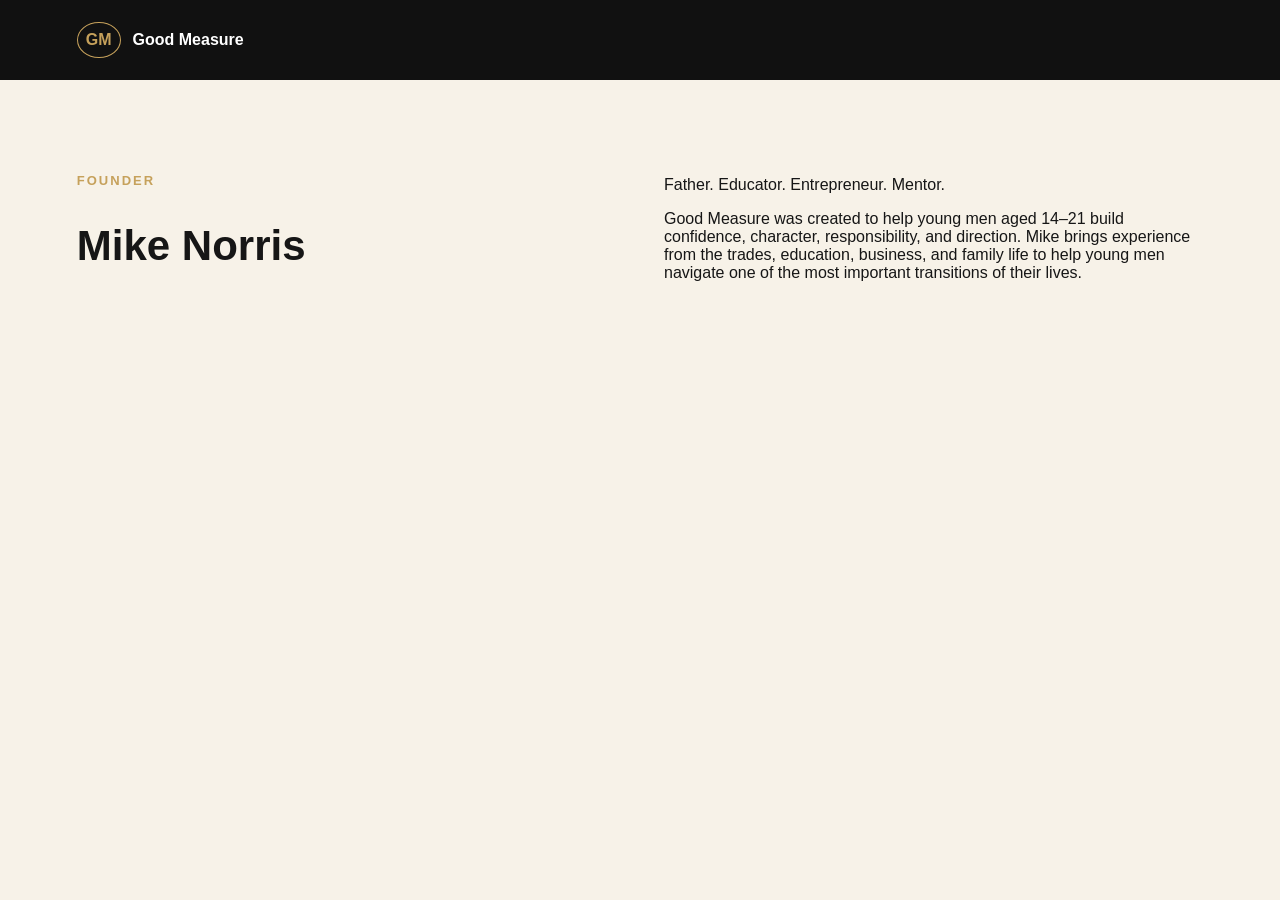
==== about.html @ d7e925fa "Add About page" ====
<!DOCTYPE html><html><head><title>About | Good Measure</title><link rel='stylesheet' href='styles.css'></head><body><header class='site-header'><a class='brand' href='index.html'><span class='brand-mark'>GM</span>Good Measure</a></header><section class='section split'><div><p class='eyebrow'>Founder</p><h2>Mike Norris</h2></div><div><p>Father. Educator. Entrepreneur. Mentor.</p><p>Good Measure was created to help young men aged 14–21 build confidence, character, responsibility, and direction. Mike brings experience from the trades, education, business, and family life to help young men navigate one of the most important transitions of their lives.</p></div></section></body></html>
---- styles.css ----
body{margin:0;font-family:Arial,sans-serif;background:#f7f2e8;color:#161616}a{text-decoration:none;color:inherit}.site-header{display:flex;justify-content:space-between;align-items:center;padding:22px 6%;background:#111;color:#fff}.brand{font-weight:800;display:flex;gap:12px;align-items:center}.brand-mark{border:1px solid #c6a15b;color:#c6a15b;border-radius:50%;padding:8px}.nav{display:flex;gap:22px;align-items:center}.nav-button,.button{background:#c6a15b;color:#111;padding:12px 18px;border-radius:8px;font-weight:700}.hero{display:grid;grid-template-columns:1.3fr 1fr;gap:40px;padding:100px 6%;background:#111;color:#fff}.hero h1{font-size:64px;line-height:1;margin:10px 0}.hero p{font-size:20px}.hero-panel,.card-grid article,.parent-box,.contact-box{background:#fff;color:#111;border-radius:18px;padding:32px}.hero-panel{background:#1d1d1d;color:#fff}.eyebrow{color:#c6a15b;font-weight:800;text-transform:uppercase;letter-spacing:2px;font-size:13px}.section{padding:80px 6%}.split{display:grid;grid-template-columns:1fr 1fr;gap:48px}.section h2{font-size:42px;line-height:1.1}.card-grid{display:grid;grid-template-columns:repeat(auto-fit,minmax(220px,1fr));gap:22px}.dark{background:#161616;color:#fff}.timeline{display:grid;gap:18px}.timeline article{background:#fff;color:#111;border-left:5px solid #c6a15b;padding:24px}.footer{background:#111;color:#aaa;text-align:center;padding:32px}.secondary{background:transparent;color:#fff;border:1px solid #555}.hero-actions{display:flex;gap:14px;flex-wrap:wrap}@media(max-width:850px){.hero,.split{grid-template-columns:1fr}.hero h1{font-size:44px}.nav{display:none}}
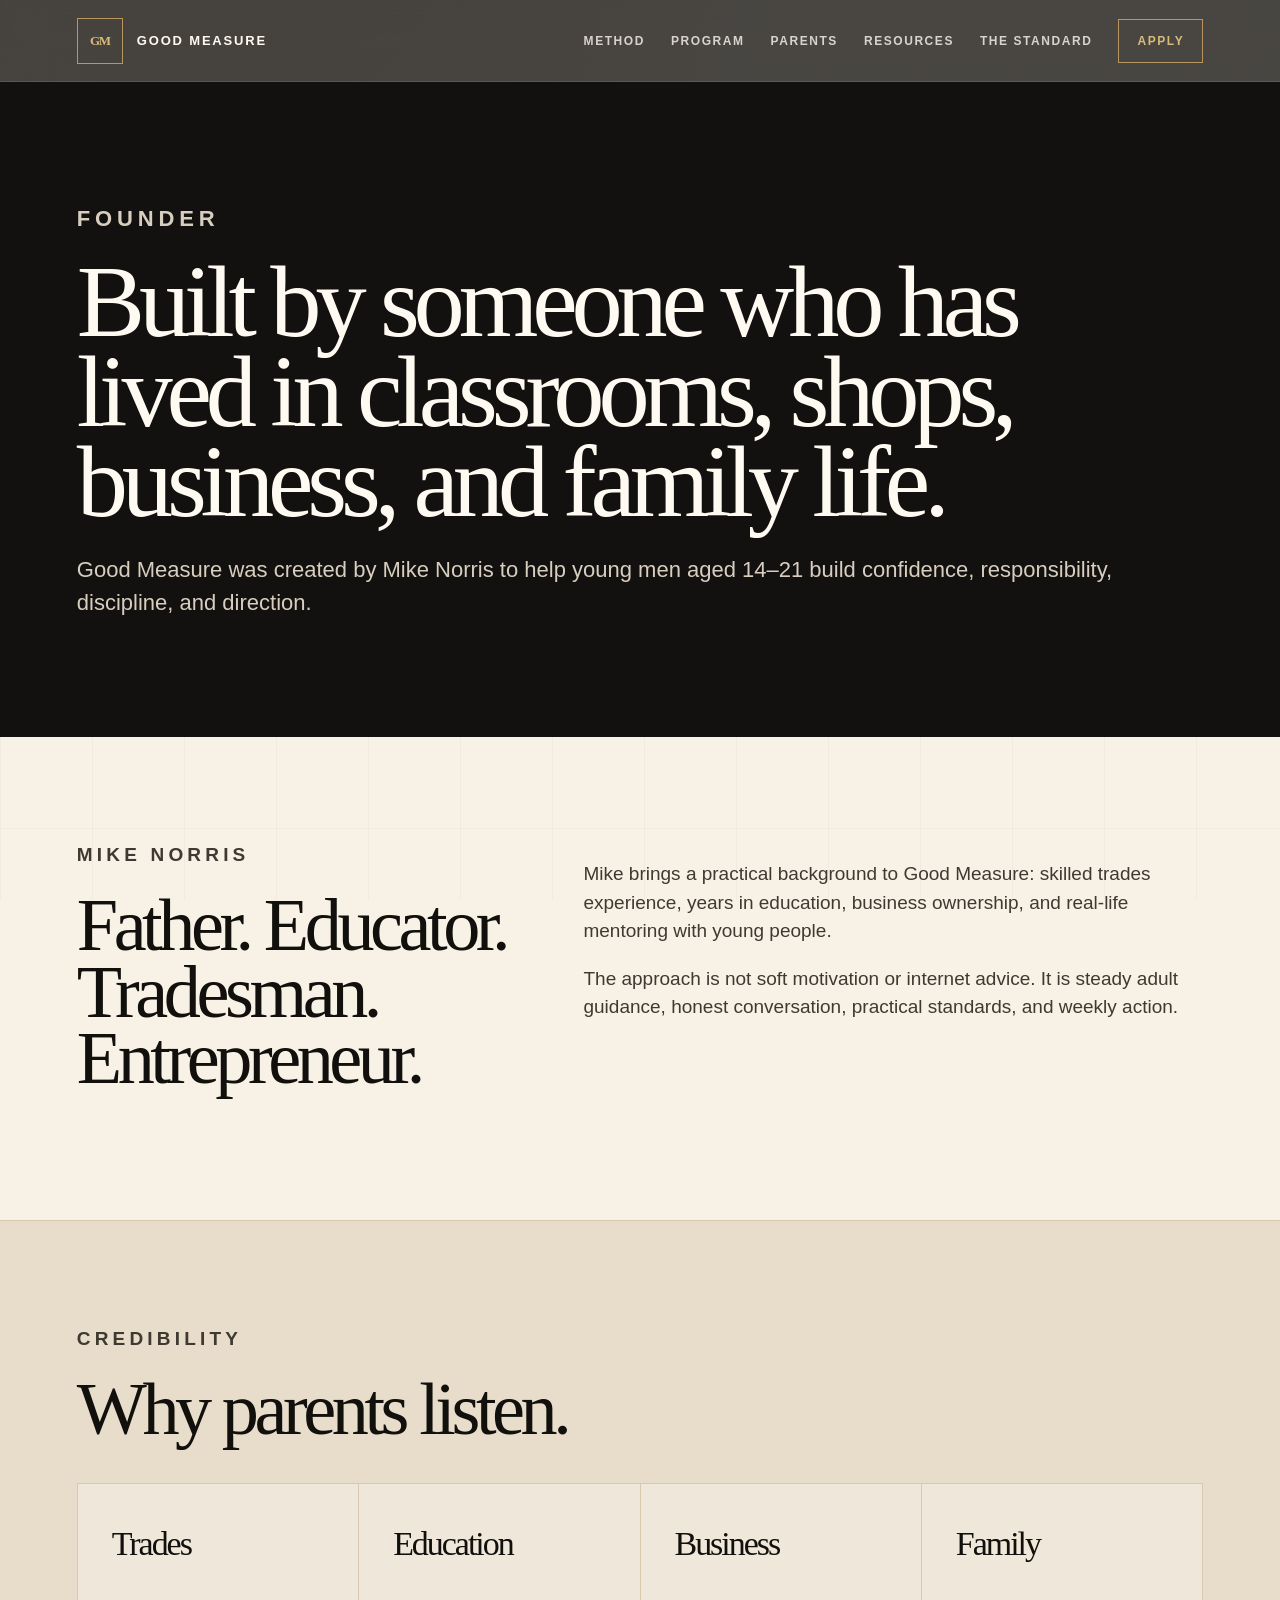
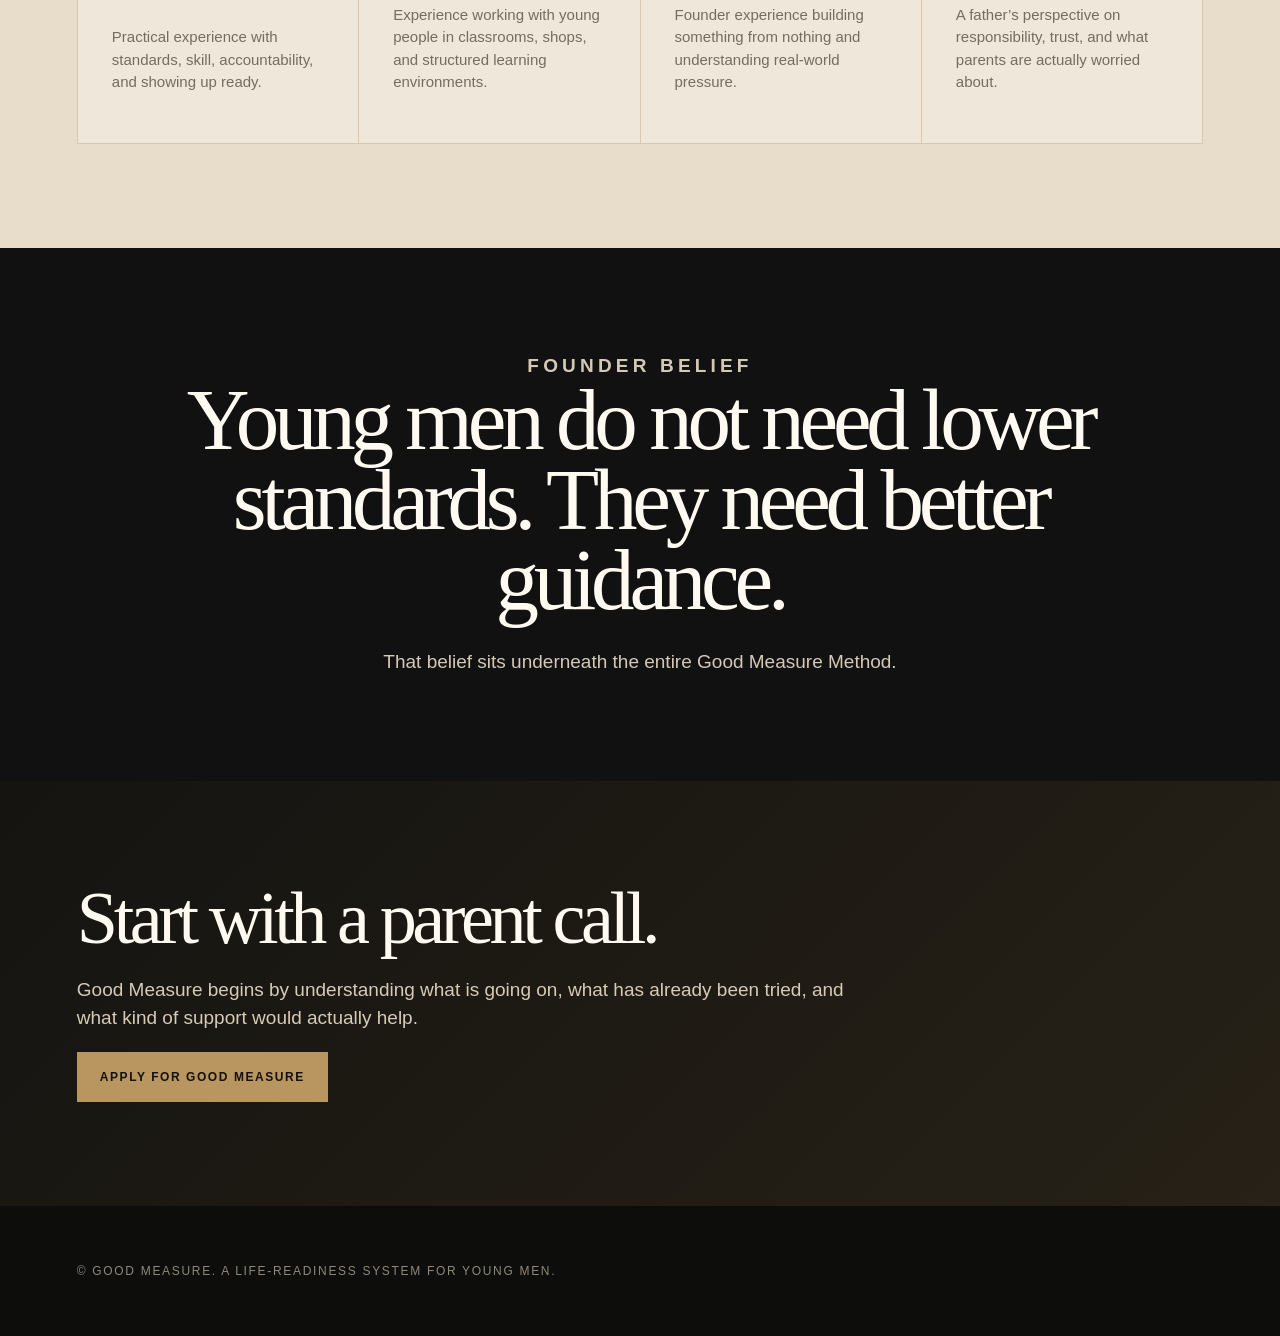
==== commit a9b7a778: "Expand about page with founder credibility" ====
--- a/about.html
+++ b/about.html
@@ -1 +1 @@
-<!DOCTYPE html><html><head><title>About | Good Measure</title><link rel='stylesheet' href='styles.css'></head><body><header class='site-header'><a class='brand' href='index.html'><span class='brand-mark'>GM</span>Good Measure</a></header><section class='section split'><div><p class='eyebrow'>Founder</p><h2>Mike Norris</h2></div><div><p>Father. Educator. Entrepreneur. Mentor.</p><p>Good Measure was created to help young men aged 14–21 build confidence, character, responsibility, and direction. Mike brings experience from the trades, education, business, and family life to help young men navigate one of the most important transitions of their lives.</p></div></section></body></html>+<!DOCTYPE html><html lang='en'><head><meta charset='UTF-8'><meta name='viewport' content='width=device-width,initial-scale=1.0'><title>About | Good Measure</title><link rel='stylesheet' href='styles.css'></head><body><header class='site-header glass'><a class='brand' href='index.html'><span class='brand-mark'>GM</span><span>Good Measure</span></a><nav class='nav'><a href='method.html'>Method</a><a href='program.html'>Program</a><a href='parents.html'>Parents</a><a href='resources.html'>Resources</a><a href='standard.html'>The Standard</a><a class='nav-button' href='apply.html'>Apply</a></nav></header><main><section class='page-hero reveal'><p class='eyebrow'>Founder</p><h1>Built by someone who has lived in classrooms, shops, business, and family life.</h1><p>Good Measure was created by Mike Norris to help young men aged 14–21 build confidence, responsibility, discipline, and direction.</p></section><section class='section split reveal'><div><p class='eyebrow'>Mike Norris</p><h2>Father. Educator. Tradesman. Entrepreneur.</h2></div><div><p>Mike brings a practical background to Good Measure: skilled trades experience, years in education, business ownership, and real-life mentoring with young people.</p><p>The approach is not soft motivation or internet advice. It is steady adult guidance, honest conversation, practical standards, and weekly action.</p></div></section><section class='section cards-section reveal'><p class='eyebrow'>Credibility</p><h2>Why parents listen.</h2><div class='card-grid'><article><h3>Trades</h3><p>Practical experience with standards, skill, accountability, and showing up ready.</p></article><article><h3>Education</h3><p>Experience working with young people in classrooms, shops, and structured learning environments.</p></article><article><h3>Business</h3><p>Founder experience building something from nothing and understanding real-world pressure.</p></article><article><h3>Family</h3><p>A father’s perspective on responsibility, trust, and what parents are actually worried about.</p></article></div></section><section class='section manifesto reveal'><p class='eyebrow'>Founder Belief</p><blockquote>Young men do not need lower standards. They need better guidance.</blockquote><p>That belief sits underneath the entire Good Measure Method.</p></section><section class='section cta-section reveal'><h2>Start with a parent call.</h2><p>Good Measure begins by understanding what is going on, what has already been tried, and what kind of support would actually help.</p><a class='button primary' href='apply.html'>Apply for Good Measure</a></section></main><footer class='footer'><p>© Good Measure. A life-readiness system for young men.</p></footer><script src='script.js'></script></body></html>
--- a/styles.css
+++ b/styles.css
@@ -1 +1 @@
-body{margin:0;font-family:Arial,sans-serif;background:#f7f2e8;color:#161616}a{text-decoration:none;color:inherit}.site-header{display:flex;justify-content:space-between;align-items:center;padding:22px 6%;background:#111;color:#fff}.brand{font-weight:800;display:flex;gap:12px;align-items:center}.brand-mark{border:1px solid #c6a15b;color:#c6a15b;border-radius:50%;padding:8px}.nav{display:flex;gap:22px;align-items:center}.nav-button,.button{background:#c6a15b;color:#111;padding:12px 18px;border-radius:8px;font-weight:700}.hero{display:grid;grid-template-columns:1.3fr 1fr;gap:40px;padding:100px 6%;background:#111;color:#fff}.hero h1{font-size:64px;line-height:1;margin:10px 0}.hero p{font-size:20px}.hero-panel,.card-grid article,.parent-box,.contact-box{background:#fff;color:#111;border-radius:18px;padding:32px}.hero-panel{background:#1d1d1d;color:#fff}.eyebrow{color:#c6a15b;font-weight:800;text-transform:uppercase;letter-spacing:2px;font-size:13px}.section{padding:80px 6%}.split{display:grid;grid-template-columns:1fr 1fr;gap:48px}.section h2{font-size:42px;line-height:1.1}.card-grid{display:grid;grid-template-columns:repeat(auto-fit,minmax(220px,1fr));gap:22px}.dark{background:#161616;color:#fff}.timeline{display:grid;gap:18px}.timeline article{background:#fff;color:#111;border-left:5px solid #c6a15b;padding:24px}.footer{background:#111;color:#aaa;text-align:center;padding:32px}.secondary{background:transparent;color:#fff;border:1px solid #555}.hero-actions{display:flex;gap:14px;flex-wrap:wrap}@media(max-width:850px){.hero,.split{grid-template-columns:1fr}.hero h1{font-size:44px}.nav{display:none}}+:root{--ink:#11100d;--charcoal:#12110f;--charcoal2:#1d1b17;--paper:#f7f1e6;--paper2:#e8ddca;--white:#fffaf1;--gold:#b9965f;--gold2:#d8bb7a;--muted:#746d60;--line:#d7c8ae;--shadow:0 34px 100px rgba(0,0,0,.28)}*{box-sizing:border-box}html{scroll-behavior:smooth}body{margin:0;background:var(--paper);color:var(--ink);font-family:Inter,Arial,sans-serif;line-height:1.5;overflow-x:hidden}body:before{content:"";position:fixed;inset:0;z-index:-1;background:radial-gradient(circle at 18% -10%,rgba(185,150,95,.2),transparent 38%),linear-gradient(90deg,rgba(0,0,0,.028) 1px,transparent 1px),linear-gradient(rgba(0,0,0,.018) 1px,transparent 1px);background-size:auto,92px 92px,92px 92px}a{text-decoration:none;color:inherit}img{max-width:100%;display:block}h1,h2,h3{font-family:Georgia,'Times New Roman',serif;font-weight:500;letter-spacing:-.06em}.site-header{height:82px;display:flex;justify-content:space-between;align-items:center;padding:0 6vw;background:rgba(18,17,15,.76);color:var(--white);position:sticky;top:0;z-index:50;backdrop-filter:blur(22px);border-bottom:1px solid rgba(255,255,255,.1)}.brand{display:flex;gap:14px;align-items:center;text-transform:uppercase;letter-spacing:.14em;font-size:13px;font-weight:900}.brand-mark{width:46px;height:46px;border:1px solid var(--gold);display:grid;place-items:center;color:var(--gold2);font-family:Georgia,serif;letter-spacing:-.1em}.nav{display:flex;gap:26px;align-items:center;font-size:12px;text-transform:uppercase;letter-spacing:.13em;font-weight:900}.nav a{opacity:.78;transition:.25s}.nav a:hover{opacity:1;color:var(--gold2)}.nav-button{opacity:1!important;border:1px solid var(--gold);padding:12px 18px;color:var(--gold2)}.menu-toggle{display:none;background:transparent;border:1px solid rgba(255,255,255,.22);color:var(--white);padding:10px 14px;text-transform:uppercase;letter-spacing:.14em}.lux-hero{min-height:calc(100vh - 82px);display:grid;grid-template-columns:.92fr 1.08fr;background:var(--charcoal);color:var(--white);padding:4vw 6vw 6vw;gap:5vw;align-items:end;position:relative;overflow:hidden}.lux-hero:before{content:"GOOD MEASURE";position:absolute;right:-4vw;top:8vh;font-size:12vw;line-height:1;font-weight:900;letter-spacing:-.09em;color:rgba(255,255,255,.035)}.hero-media{height:72vh;min-height:520px;position:relative;box-shadow:var(--shadow);overflow:hidden}.hero-media img{width:100%;height:100%;object-fit:cover;filter:saturate(.72) contrast(1.08) brightness(.82);transform:scale(1.04);animation:slowZoom 18s ease-in-out infinite alternate}.hero-media:after{content:"";position:absolute;inset:0;background:linear-gradient(180deg,transparent,rgba(0,0,0,.38))}.photo-badge{position:absolute;left:24px;bottom:24px;z-index:2;background:rgba(18,17,15,.78);backdrop-filter:blur(16px);border:1px solid rgba(255,255,255,.14);padding:18px 22px}.photo-badge span{display:block;font-family:Georgia,serif;font-size:42px;color:var(--gold2);line-height:.9}.photo-badge small{text-transform:uppercase;letter-spacing:.18em;color:#d7cbb9}.lux-copy{position:relative;z-index:2;padding-bottom:2vw}.eyebrow{font-size:11px;letter-spacing:.22em;text-transform:uppercase;color:var(--gold2);font-weight:900;margin:0 0 22px}.lux-copy h1{font-size:clamp(58px,7.4vw,126px);line-height:.88;margin:0 0 30px;max-width:980px}.lux-copy p{font-size:clamp(19px,1.8vw,24px);line-height:1.45;color:#ded4c4;max-width:760px}.hero-actions{display:flex;gap:14px;flex-wrap:wrap;margin-top:38px}.button{display:inline-flex;align-items:center;justify-content:center;min-height:50px;padding:15px 22px;font-size:12px;text-transform:uppercase;letter-spacing:.13em;font-weight:900;border:1px solid transparent;transition:.25s}.primary{background:var(--gold);color:#15110b}.secondary{border-color:rgba(255,255,255,.32);color:var(--white)}.dark-btn{border-color:rgba(0,0,0,.25);color:var(--ink)}.button:hover{transform:translateY(-2px);box-shadow:0 18px 36px rgba(0,0,0,.2)}.stats-band{display:grid;grid-template-columns:repeat(4,1fr);background:#0e0d0b;color:var(--white);border-top:1px solid rgba(255,255,255,.1);border-bottom:1px solid rgba(255,255,255,.1)}.stats-band div{padding:36px 6vw;border-right:1px solid rgba(255,255,255,.1)}.stats-band strong{display:block;font-family:Georgia,serif;color:var(--gold2);font-size:56px;line-height:1}.stats-band span{text-transform:uppercase;letter-spacing:.15em;font-size:11px;color:#bfb6a8}.section{padding:104px 6vw;position:relative}.split{display:grid;grid-template-columns:.82fr 1.18fr;gap:76px;border-bottom:1px solid var(--line)}.section h2{font-size:clamp(44px,5.8vw,88px);line-height:.9;margin:0 0 24px}.section p{font-size:19px;color:#3f3a31;max-width:780px}.image-strip{display:grid;grid-template-columns:1fr 1.25fr .9fr;gap:18px;padding:18px;background:#111}.image-strip img{height:360px;width:100%;object-fit:cover;filter:saturate(.65) contrast(1.08)}.image-strip img:nth-child(2){height:440px}.method-lux{background:var(--charcoal);color:var(--white)}.method-lux p{color:#d3c7b7}.icon-grid{display:grid;grid-template-columns:repeat(4,1fr);gap:1px;background:rgba(255,255,255,.12);margin-top:44px}.icon-grid article{background:var(--charcoal2);padding:38px;min-height:300px;transition:.3s}.icon-grid article:hover{transform:translateY(-8px);background:#25231e}.icon{font-size:46px;color:var(--gold2);display:block;margin-bottom:38px}.icon-grid h3{font-size:36px;margin:0 0 16px}.icon-grid p{font-size:16px;color:#cfc5b5}.cards-section{background:var(--paper2)}.card-grid{display:grid;grid-template-columns:repeat(auto-fit,minmax(230px,1fr));gap:0;margin-top:40px;border-top:1px solid var(--line);border-left:1px solid var(--line)}.card-grid article{min-height:260px;padding:34px;background:rgba(255,255,255,.28);border-right:1px solid var(--line);border-bottom:1px solid var(--line);display:flex;flex-direction:column;justify-content:space-between;transition:.3s}.card-grid article:hover{background:var(--white);transform:translateY(-6px);box-shadow:0 22px 60px rgba(0,0,0,.12)}.card-grid h3{font-size:34px;margin:0}.card-grid p{font-size:15px;color:var(--muted)}.premium-panel{display:grid;grid-template-columns:1.4fr repeat(3,1fr);gap:18px;background:var(--paper)}.stacked-card{background:var(--white);padding:30px;border:1px solid var(--line);box-shadow:0 18px 50px rgba(0,0,0,.08);min-height:260px;transition:.3s}.stacked-card:hover{transform:translateY(-8px)}.stacked-card span{color:var(--gold);font-weight:900;letter-spacing:.18em}.stacked-card h3{font-size:32px}.manifesto{background:#111;color:var(--white);text-align:center}.manifesto blockquote{font-family:Georgia,serif;font-size:clamp(42px,6.8vw,104px);line-height:.92;margin:0 auto 28px;max-width:1100px;letter-spacing:-.06em}.manifesto p{color:#d4c9b7;margin:auto}.cta-section{background:linear-gradient(135deg,#151411,#272117);color:var(--white);overflow:hidden}.cta-section h2{max-width:980px}.cta-section p{color:#d6cbb7}.footer{padding:44px 6vw;background:#0d0d0b;color:#8e887d;font-size:12px;text-transform:uppercase;letter-spacing:.14em}.page-hero{padding:120px 6vw 96px;background:var(--charcoal);color:var(--white)}.page-hero h1{font-size:clamp(54px,8vw,116px);line-height:.88;margin:0 0 26px}.page-hero p{font-size:22px;color:#d8cebf}.timeline{display:grid;gap:0;border-top:1px solid var(--line)}.timeline article{display:grid;grid-template-columns:220px 1fr;gap:32px;padding:34px 0;border-bottom:1px solid var(--line)}.contact-box,.parent-box{background:var(--white);padding:44px;box-shadow:var(--shadow);border:1px solid rgba(0,0,0,.06)}.reveal{opacity:0;transform:translateY(28px);transition:opacity .8s ease,transform .8s ease}.reveal.visible{opacity:1;transform:translateY(0)}.delay-1{transition-delay:.15s}@keyframes slowZoom{from{transform:scale(1.02)}to{transform:scale(1.1)}}@media(max-width:1000px){.nav{display:none}.menu-toggle{display:block}.lux-hero,.split,.premium-panel{grid-template-columns:1fr}.hero-media{height:58vh;min-height:380px}.stats-band{grid-template-columns:repeat(2,1fr)}.image-strip,.icon-grid{grid-template-columns:1fr}.image-strip img,.image-strip img:nth-child(2){height:300px}.section,.page-hero{padding:74px 24px}.site-header{padding:0 24px}.timeline article{grid-template-columns:1fr}}
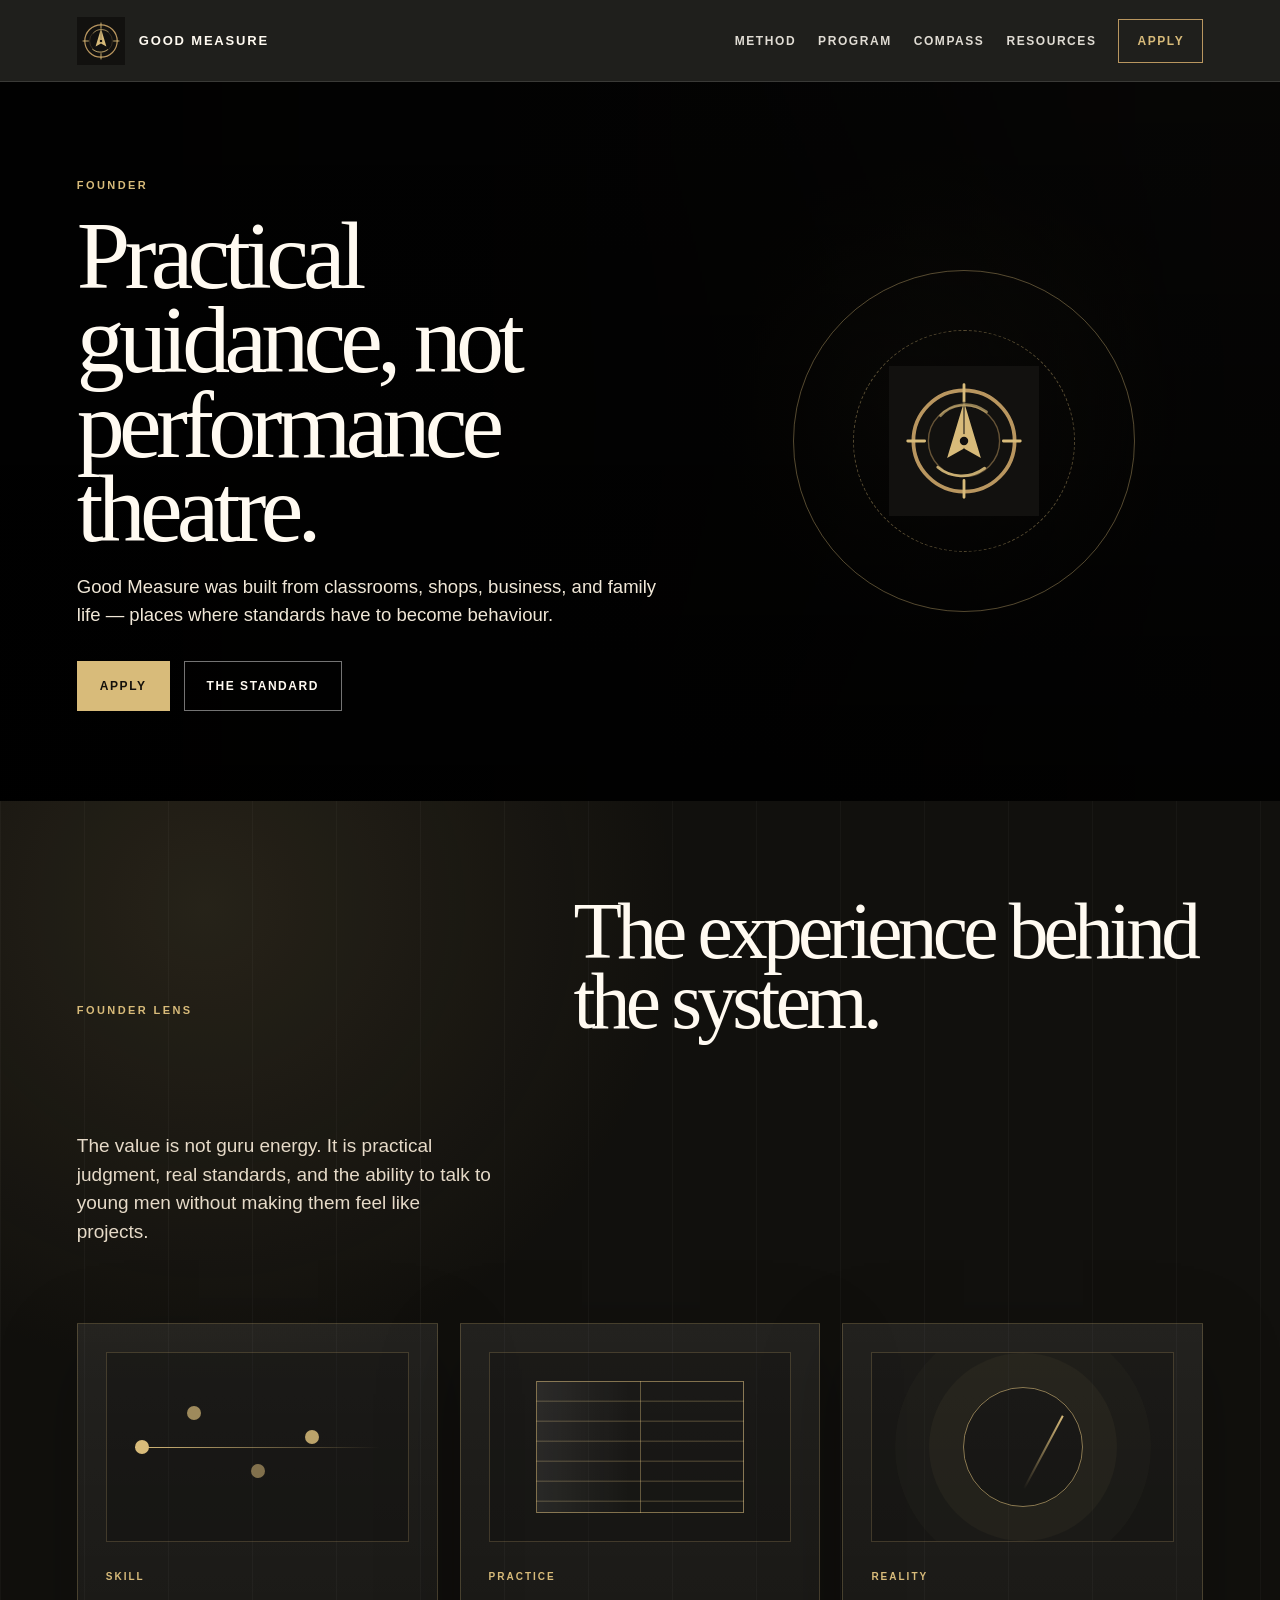
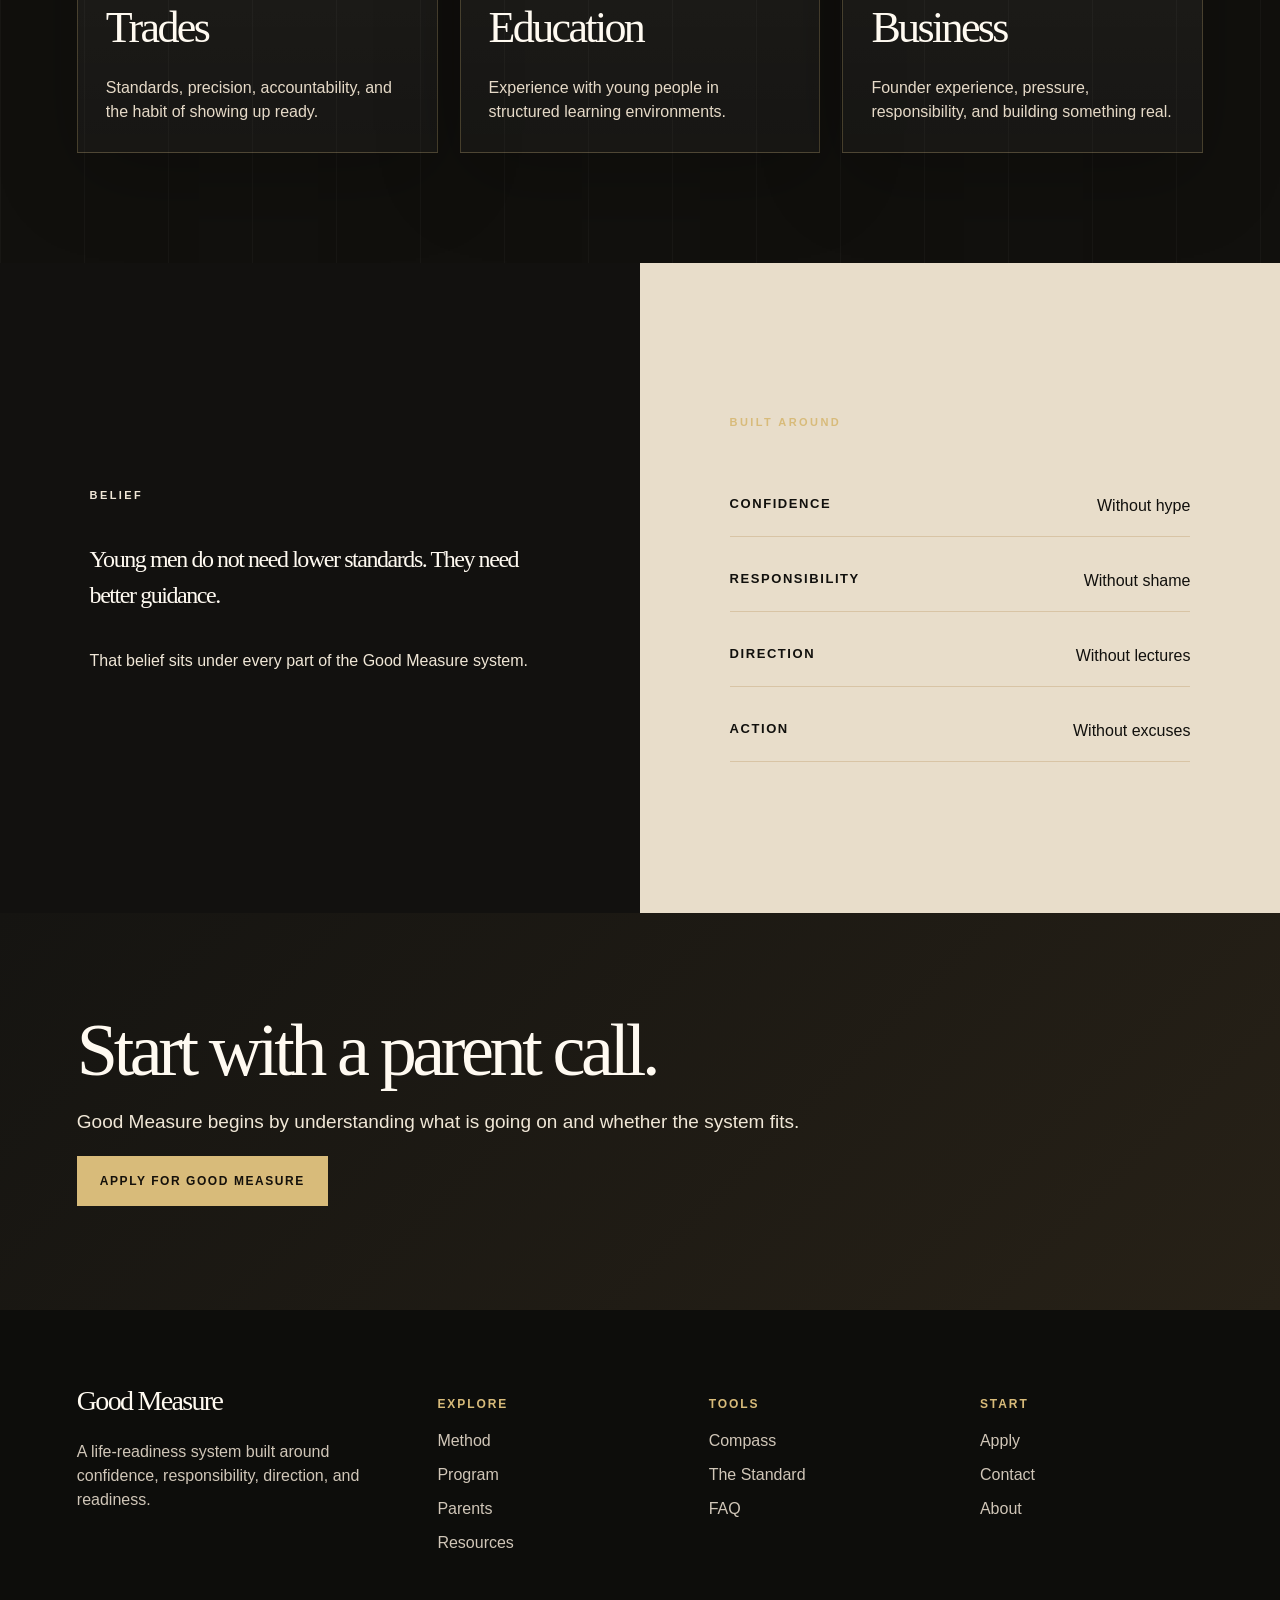
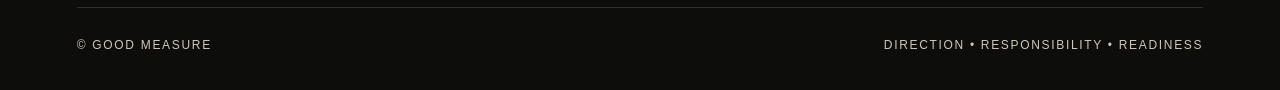
==== commit 8ab03b14: "Rebuild about page with premium founder system" ====
--- a/about.html
+++ b/about.html
@@ -1 +1 @@
-<!DOCTYPE html><html lang='en'><head><meta charset='UTF-8'><meta name='viewport' content='width=device-width,initial-scale=1.0'><title>About | Good Measure</title><link rel='stylesheet' href='styles.css'></head><body><header class='site-header glass'><a class='brand' href='index.html'><span class='brand-mark'>GM</span><span>Good Measure</span></a><nav class='nav'><a href='method.html'>Method</a><a href='program.html'>Program</a><a href='parents.html'>Parents</a><a href='resources.html'>Resources</a><a href='standard.html'>The Standard</a><a class='nav-button' href='apply.html'>Apply</a></nav></header><main><section class='page-hero reveal'><p class='eyebrow'>Founder</p><h1>Built by someone who has lived in classrooms, shops, business, and family life.</h1><p>Good Measure was created by Mike Norris to help young men aged 14–21 build confidence, responsibility, discipline, and direction.</p></section><section class='section split reveal'><div><p class='eyebrow'>Mike Norris</p><h2>Father. Educator. Tradesman. Entrepreneur.</h2></div><div><p>Mike brings a practical background to Good Measure: skilled trades experience, years in education, business ownership, and real-life mentoring with young people.</p><p>The approach is not soft motivation or internet advice. It is steady adult guidance, honest conversation, practical standards, and weekly action.</p></div></section><section class='section cards-section reveal'><p class='eyebrow'>Credibility</p><h2>Why parents listen.</h2><div class='card-grid'><article><h3>Trades</h3><p>Practical experience with standards, skill, accountability, and showing up ready.</p></article><article><h3>Education</h3><p>Experience working with young people in classrooms, shops, and structured learning environments.</p></article><article><h3>Business</h3><p>Founder experience building something from nothing and understanding real-world pressure.</p></article><article><h3>Family</h3><p>A father’s perspective on responsibility, trust, and what parents are actually worried about.</p></article></div></section><section class='section manifesto reveal'><p class='eyebrow'>Founder Belief</p><blockquote>Young men do not need lower standards. They need better guidance.</blockquote><p>That belief sits underneath the entire Good Measure Method.</p></section><section class='section cta-section reveal'><h2>Start with a parent call.</h2><p>Good Measure begins by understanding what is going on, what has already been tried, and what kind of support would actually help.</p><a class='button primary' href='apply.html'>Apply for Good Measure</a></section></main><footer class='footer'><p>© Good Measure. A life-readiness system for young men.</p></footer><script src='script.js'></script></body></html>+<!DOCTYPE html><html lang='en'><head><meta charset='UTF-8'><meta name='viewport' content='width=device-width,initial-scale=1.0'><title>About | Good Measure</title><meta name='description' content='About Good Measure and founder Mike Norris.'><link rel='stylesheet' href='styles.css'></head><body><header class='site-header glass'><a class='brand' href='index.html'><span class='brand-mark'><img src='assets/good-measure-compass-mark.svg' alt='Good Measure'></span><span>Good Measure</span></a><button class='menu-toggle'>Menu</button><nav class='nav'><a href='method.html'>Method</a><a href='program.html'>Program</a><a href='compass.html'>Compass</a><a href='resources.html'>Resources</a><a class='nav-button' href='apply.html'>Apply</a></nav></header><main><section class='agency-page-hero' style="--hero-img:url('https://images.unsplash.com/photo-1497366811353-6870744d04b2?auto=format&fit=crop&w=1800&q=85')"><div><span class='page-kicker'>Founder</span><h1>Practical guidance, not performance theatre.</h1><p>Good Measure was built from classrooms, shops, business, and family life — places where standards have to become behaviour.</p><div class='hero-actions'><a class='button primary' href='apply.html'>Apply</a><a class='button secondary' href='standard.html'>The Standard</a></div></div><div class='page-orb'><img src='assets/good-measure-compass-mark.svg' alt=''></div></section><section class='toolkit-shelf reveal'><div class='toolkit-intro'><p class='eyebrow'>Founder Lens</p><h2>The experience behind the system.</h2><p>The value is not guru energy. It is practical judgment, real standards, and the ability to talk to young men without making them feel like projects.</p></div><div class='toolkit-row'><article><div class='tool-visual action'></div><span>Skill</span><h3>Trades</h3><p>Standards, precision, accountability, and the habit of showing up ready.</p></article><article><div class='tool-visual workbook'></div><span>Practice</span><h3>Education</h3><p>Experience with young people in structured learning environments.</p></article><article><div class='tool-visual scorecard'></div><span>Reality</span><h3>Business</h3><p>Founder experience, pressure, responsibility, and building something real.</p></article></div></section><section class='agency-split reveal'><div class='panel dark'><p class='eyebrow'>Belief</p><h2>Young men do not need lower standards. They need better guidance.</h2><p>That belief sits under every part of the Good Measure system.</p></div><div class='panel light'><p class='eyebrow'>Built Around</p><div class='route-list'><div><strong>Confidence</strong><span>Without hype</span></div><div><strong>Responsibility</strong><span>Without shame</span></div><div><strong>Direction</strong><span>Without lectures</span></div><div><strong>Action</strong><span>Without excuses</span></div></div></div></section><section class='section cta-section reveal'><h2>Start with a parent call.</h2><p>Good Measure begins by understanding what is going on and whether the system fits.</p><a class='button primary' href='apply.html'>Apply for Good Measure</a></section></main><footer class='mega-footer'><div class='footer-grid'><div><h3>Good Measure</h3><p>A life-readiness system built around confidence, responsibility, direction, and readiness.</p></div><div><h4>Explore</h4><a href='method.html'>Method</a><a href='program.html'>Program</a><a href='parents.html'>Parents</a><a href='resources.html'>Resources</a></div><div><h4>Tools</h4><a href='compass.html'>Compass</a><a href='standard.html'>The Standard</a><a href='faq.html'>FAQ</a></div><div><h4>Start</h4><a href='apply.html'>Apply</a><a href='contact.html'>Contact</a><a href='about.html'>About</a></div></div><div class='footer-bottom'><span>© Good Measure</span><span>Direction • Responsibility • Readiness</span></div></footer><script src='script.js'></script></body></html>
--- a/styles.css
+++ b/styles.css
@@ -1 +1 @@
-:root{--ink:#11100d;--charcoal:#12110f;--charcoal2:#1d1b17;--paper:#f7f1e6;--paper2:#e8ddca;--white:#fffaf1;--gold:#b9965f;--gold2:#d8bb7a;--muted:#746d60;--line:#d7c8ae;--shadow:0 34px 100px rgba(0,0,0,.28)}*{box-sizing:border-box}html{scroll-behavior:smooth}body{margin:0;background:var(--paper);color:var(--ink);font-family:Inter,Arial,sans-serif;line-height:1.5;overflow-x:hidden}body:before{content:"";position:fixed;inset:0;z-index:-1;background:radial-gradient(circle at 18% -10%,rgba(185,150,95,.2),transparent 38%),linear-gradient(90deg,rgba(0,0,0,.028) 1px,transparent 1px),linear-gradient(rgba(0,0,0,.018) 1px,transparent 1px);background-size:auto,92px 92px,92px 92px}a{text-decoration:none;color:inherit}img{max-width:100%;display:block}h1,h2,h3{font-family:Georgia,'Times New Roman',serif;font-weight:500;letter-spacing:-.06em}.site-header{height:82px;display:flex;justify-content:space-between;align-items:center;padding:0 6vw;background:rgba(18,17,15,.76);color:var(--white);position:sticky;top:0;z-index:50;backdrop-filter:blur(22px);border-bottom:1px solid rgba(255,255,255,.1)}.brand{display:flex;gap:14px;align-items:center;text-transform:uppercase;letter-spacing:.14em;font-size:13px;font-weight:900}.brand-mark{width:46px;height:46px;border:1px solid var(--gold);display:grid;place-items:center;color:var(--gold2);font-family:Georgia,serif;letter-spacing:-.1em}.nav{display:flex;gap:26px;align-items:center;font-size:12px;text-transform:uppercase;letter-spacing:.13em;font-weight:900}.nav a{opacity:.78;transition:.25s}.nav a:hover{opacity:1;color:var(--gold2)}.nav-button{opacity:1!important;border:1px solid var(--gold);padding:12px 18px;color:var(--gold2)}.menu-toggle{display:none;background:transparent;border:1px solid rgba(255,255,255,.22);color:var(--white);padding:10px 14px;text-transform:uppercase;letter-spacing:.14em}.lux-hero{min-height:calc(100vh - 82px);display:grid;grid-template-columns:.92fr 1.08fr;background:var(--charcoal);color:var(--white);padding:4vw 6vw 6vw;gap:5vw;align-items:end;position:relative;overflow:hidden}.lux-hero:before{content:"GOOD MEASURE";position:absolute;right:-4vw;top:8vh;font-size:12vw;line-height:1;font-weight:900;letter-spacing:-.09em;color:rgba(255,255,255,.035)}.hero-media{height:72vh;min-height:520px;position:relative;box-shadow:var(--shadow);overflow:hidden}.hero-media img{width:100%;height:100%;object-fit:cover;filter:saturate(.72) contrast(1.08) brightness(.82);transform:scale(1.04);animation:slowZoom 18s ease-in-out infinite alternate}.hero-media:after{content:"";position:absolute;inset:0;background:linear-gradient(180deg,transparent,rgba(0,0,0,.38))}.photo-badge{position:absolute;left:24px;bottom:24px;z-index:2;background:rgba(18,17,15,.78);backdrop-filter:blur(16px);border:1px solid rgba(255,255,255,.14);padding:18px 22px}.photo-badge span{display:block;font-family:Georgia,serif;font-size:42px;color:var(--gold2);line-height:.9}.photo-badge small{text-transform:uppercase;letter-spacing:.18em;color:#d7cbb9}.lux-copy{position:relative;z-index:2;padding-bottom:2vw}.eyebrow{font-size:11px;letter-spacing:.22em;text-transform:uppercase;color:var(--gold2);font-weight:900;margin:0 0 22px}.lux-copy h1{font-size:clamp(58px,7.4vw,126px);line-height:.88;margin:0 0 30px;max-width:980px}.lux-copy p{font-size:clamp(19px,1.8vw,24px);line-height:1.45;color:#ded4c4;max-width:760px}.hero-actions{display:flex;gap:14px;flex-wrap:wrap;margin-top:38px}.button{display:inline-flex;align-items:center;justify-content:center;min-height:50px;padding:15px 22px;font-size:12px;text-transform:uppercase;letter-spacing:.13em;font-weight:900;border:1px solid transparent;transition:.25s}.primary{background:var(--gold);color:#15110b}.secondary{border-color:rgba(255,255,255,.32);color:var(--white)}.dark-btn{border-color:rgba(0,0,0,.25);color:var(--ink)}.button:hover{transform:translateY(-2px);box-shadow:0 18px 36px rgba(0,0,0,.2)}.stats-band{display:grid;grid-template-columns:repeat(4,1fr);background:#0e0d0b;color:var(--white);border-top:1px solid rgba(255,255,255,.1);border-bottom:1px solid rgba(255,255,255,.1)}.stats-band div{padding:36px 6vw;border-right:1px solid rgba(255,255,255,.1)}.stats-band strong{display:block;font-family:Georgia,serif;color:var(--gold2);font-size:56px;line-height:1}.stats-band span{text-transform:uppercase;letter-spacing:.15em;font-size:11px;color:#bfb6a8}.section{padding:104px 6vw;position:relative}.split{display:grid;grid-template-columns:.82fr 1.18fr;gap:76px;border-bottom:1px solid var(--line)}.section h2{font-size:clamp(44px,5.8vw,88px);line-height:.9;margin:0 0 24px}.section p{font-size:19px;color:#3f3a31;max-width:780px}.image-strip{display:grid;grid-template-columns:1fr 1.25fr .9fr;gap:18px;padding:18px;background:#111}.image-strip img{height:360px;width:100%;object-fit:cover;filter:saturate(.65) contrast(1.08)}.image-strip img:nth-child(2){height:440px}.method-lux{background:var(--charcoal);color:var(--white)}.method-lux p{color:#d3c7b7}.icon-grid{display:grid;grid-template-columns:repeat(4,1fr);gap:1px;background:rgba(255,255,255,.12);margin-top:44px}.icon-grid article{background:var(--charcoal2);padding:38px;min-height:300px;transition:.3s}.icon-grid article:hover{transform:translateY(-8px);background:#25231e}.icon{font-size:46px;color:var(--gold2);display:block;margin-bottom:38px}.icon-grid h3{font-size:36px;margin:0 0 16px}.icon-grid p{font-size:16px;color:#cfc5b5}.cards-section{background:var(--paper2)}.card-grid{display:grid;grid-template-columns:repeat(auto-fit,minmax(230px,1fr));gap:0;margin-top:40px;border-top:1px solid var(--line);border-left:1px solid var(--line)}.card-grid article{min-height:260px;padding:34px;background:rgba(255,255,255,.28);border-right:1px solid var(--line);border-bottom:1px solid var(--line);display:flex;flex-direction:column;justify-content:space-between;transition:.3s}.card-grid article:hover{background:var(--white);transform:translateY(-6px);box-shadow:0 22px 60px rgba(0,0,0,.12)}.card-grid h3{font-size:34px;margin:0}.card-grid p{font-size:15px;color:var(--muted)}.premium-panel{display:grid;grid-template-columns:1.4fr repeat(3,1fr);gap:18px;background:var(--paper)}.stacked-card{background:var(--white);padding:30px;border:1px solid var(--line);box-shadow:0 18px 50px rgba(0,0,0,.08);min-height:260px;transition:.3s}.stacked-card:hover{transform:translateY(-8px)}.stacked-card span{color:var(--gold);font-weight:900;letter-spacing:.18em}.stacked-card h3{font-size:32px}.manifesto{background:#111;color:var(--white);text-align:center}.manifesto blockquote{font-family:Georgia,serif;font-size:clamp(42px,6.8vw,104px);line-height:.92;margin:0 auto 28px;max-width:1100px;letter-spacing:-.06em}.manifesto p{color:#d4c9b7;margin:auto}.cta-section{background:linear-gradient(135deg,#151411,#272117);color:var(--white);overflow:hidden}.cta-section h2{max-width:980px}.cta-section p{color:#d6cbb7}.footer{padding:44px 6vw;background:#0d0d0b;color:#8e887d;font-size:12px;text-transform:uppercase;letter-spacing:.14em}.page-hero{padding:120px 6vw 96px;background:var(--charcoal);color:var(--white)}.page-hero h1{font-size:clamp(54px,8vw,116px);line-height:.88;margin:0 0 26px}.page-hero p{font-size:22px;color:#d8cebf}.timeline{display:grid;gap:0;border-top:1px solid var(--line)}.timeline article{display:grid;grid-template-columns:220px 1fr;gap:32px;padding:34px 0;border-bottom:1px solid var(--line)}.contact-box,.parent-box{background:var(--white);padding:44px;box-shadow:var(--shadow);border:1px solid rgba(0,0,0,.06)}.reveal{opacity:0;transform:translateY(28px);transition:opacity .8s ease,transform .8s ease}.reveal.visible{opacity:1;transform:translateY(0)}.delay-1{transition-delay:.15s}@keyframes slowZoom{from{transform:scale(1.02)}to{transform:scale(1.1)}}@media(max-width:1000px){.nav{display:none}.menu-toggle{display:block}.lux-hero,.split,.premium-panel{grid-template-columns:1fr}.hero-media{height:58vh;min-height:380px}.stats-band{grid-template-columns:repeat(2,1fr)}.image-strip,.icon-grid{grid-template-columns:1fr}.image-strip img,.image-strip img:nth-child(2){height:300px}.section,.page-hero{padding:74px 24px}.site-header{padding:0 24px}.timeline article{grid-template-columns:1fr}}+:root{--ink:#11100d;--charcoal:#12110f;--charcoal2:#1d1b17;--paper:#f7f1e6;--paper2:#e8ddca;--white:#fffaf1;--gold:#b9965f;--gold2:#d8bb7a;--muted:#746d60;--line:#d7c8ae;--shadow:0 34px 100px rgba(0,0,0,.28)}*{box-sizing:border-box}html{scroll-behavior:smooth}body{margin:0;background:var(--paper);color:var(--ink);font-family:Inter,Arial,sans-serif;line-height:1.5;overflow-x:hidden}a{text-decoration:none;color:inherit}img{max-width:100%;display:block}h1,h2,h3{font-family:Georgia,'Times New Roman',serif;font-weight:500;letter-spacing:-.06em}.site-header{height:82px;display:flex;justify-content:space-between;align-items:center;padding:0 6vw;background:rgba(18,17,15,.94);color:var(--white);position:sticky;top:0;z-index:50;backdrop-filter:blur(22px);border-bottom:1px solid rgba(255,255,255,.12)}.brand{display:flex;gap:14px;align-items:center;text-transform:uppercase;letter-spacing:.14em;font-size:13px;font-weight:900}.brand-mark{width:48px;height:48px;display:grid;place-items:center}.brand-mark img{width:48px;height:48px;object-fit:contain}.nav{display:flex;gap:22px;align-items:center;font-size:12px;text-transform:uppercase;letter-spacing:.13em;font-weight:900}.nav a{opacity:.86;transition:.25s}.nav a:hover,.nav a[aria-current='page']{opacity:1;color:var(--gold2)}.nav-button{opacity:1!important;border:1px solid var(--gold);padding:12px 18px;color:var(--gold2)}.menu-toggle{display:none;background:transparent;border:1px solid rgba(255,255,255,.25);color:var(--white);padding:10px 14px;text-transform:uppercase;letter-spacing:.14em}.eyebrow{font-size:11px;letter-spacing:.22em;text-transform:uppercase;color:var(--gold2);font-weight:900;margin:0 0 18px}.button{display:inline-flex;align-items:center;justify-content:center;min-height:50px;padding:15px 22px;font-size:12px;text-transform:uppercase;letter-spacing:.13em;font-weight:900;border:1px solid transparent;transition:.25s}.primary{background:var(--gold2);color:#15110b}.secondary{border-color:rgba(255,255,255,.45);color:var(--white);background:rgba(0,0,0,.28)}.button:hover{transform:translateY(-2px);box-shadow:0 18px 36px rgba(0,0,0,.2)}.agency-hero{min-height:calc(100vh - 82px);position:relative;overflow:hidden;background:#0f0e0c;color:var(--white);display:grid;grid-template-columns:.9fr 1.1fr;align-items:center;gap:4vw;padding:6vw 6vw 150px}.agency-hero:before,.agency-page-hero:before{content:"";position:absolute;inset:0;background:linear-gradient(90deg,rgba(6,6,5,.94) 0%,rgba(8,8,7,.84) 38%,rgba(8,8,7,.46) 100%),radial-gradient(circle at 70% 45%,rgba(216,187,122,.18),transparent 34%),var(--hero-img,url('https://images.unsplash.com/photo-1500530855697-b586d89ba3ee?auto=format&fit=crop&w=1800&q=85'));background-size:cover;background-position:center;filter:saturate(.48) contrast(1.12);transform:scale(1.03);animation:slowZoom 22s ease-in-out infinite alternate}.agency-hero:after,.agency-page-hero:after{content:"";position:absolute;inset:0;background:linear-gradient(180deg,rgba(0,0,0,.18),rgba(0,0,0,.78));pointer-events:none}.agency-hero>*{position:relative;z-index:2}.agency-copy{max-width:720px;background:rgba(9,8,7,.58);border:1px solid rgba(255,255,255,.12);box-shadow:0 28px 90px rgba(0,0,0,.35);backdrop-filter:blur(16px);padding:42px}.agency-copy h1{font-size:clamp(56px,7.4vw,118px);line-height:.88;margin:0 0 24px;color:#fffaf1;text-shadow:0 3px 24px rgba(0,0,0,.55)}.agency-copy p{font-size:clamp(18px,1.45vw,23px);color:#f0e7d7;max-width:620px}.hero-actions{display:flex;gap:14px;flex-wrap:wrap;margin-top:32px}.compass-stage{height:min(620px,62vw);min-height:420px;display:grid;place-items:center;position:relative}.orbit{position:absolute;border:1px solid rgba(216,187,122,.42);border-radius:50%;box-shadow:0 0 80px rgba(216,187,122,.12)}.orbit-one{width:78%;height:78%;animation:spin 34s linear infinite}.orbit-two{width:54%;height:54%;border-style:dashed;animation:spinReverse 46s linear infinite}.needle{position:absolute;width:2px;height:58%;background:linear-gradient(transparent,var(--gold2),transparent);transform-origin:center;animation:needleSweep 8s ease-in-out infinite}.compass-core{width:190px;height:190px;border-radius:50%;display:grid;place-items:center;background:rgba(18,17,15,.84);backdrop-filter:blur(12px);box-shadow:0 30px 90px rgba(0,0,0,.5),0 0 70px rgba(216,187,122,.2)}.compass-core img{width:138px;height:138px}.compass-label{position:absolute;font-size:11px;text-transform:uppercase;letter-spacing:.18em;color:#ffe3a2;background:rgba(0,0,0,.72);border:1px solid rgba(216,187,122,.42);padding:10px 12px;backdrop-filter:blur(12px);box-shadow:0 12px 30px rgba(0,0,0,.35)}.compass-label.top{top:8%}.compass-label.right{right:6%;top:42%}.compass-label.bottom{bottom:8%}.compass-label.left{left:6%;top:42%}.compass-label.self{left:50%;bottom:28%;transform:translateX(-50%)}.hero-metrics{position:absolute;left:6vw;right:6vw;bottom:28px;display:grid;grid-template-columns:repeat(3,1fr);border:1px solid rgba(255,255,255,.18);background:rgba(8,7,6,.86);backdrop-filter:blur(18px);z-index:3}.hero-metrics div{padding:20px 26px;border-right:1px solid rgba(255,255,255,.14)}.hero-metrics div:last-child{border-right:0}.hero-metrics strong{font-family:Georgia,serif;font-size:46px;color:var(--gold2);display:block;line-height:1}.hero-metrics span{font-size:11px;text-transform:uppercase;letter-spacing:.16em;color:#f0e7d7}.visual-facts{position:relative;display:grid;grid-template-columns:1.1fr repeat(4,1fr);gap:0;background:#12110f;color:var(--white);border-top:1px solid rgba(255,255,255,.1);border-bottom:1px solid rgba(255,255,255,.1);overflow:hidden}.visual-facts:before{content:"";position:absolute;left:6vw;right:6vw;top:50%;height:1px;background:linear-gradient(90deg,transparent,rgba(216,187,122,.65),transparent);opacity:.85}.visual-facts:after{content:"";position:absolute;top:calc(50% - 4px);left:6vw;width:8px;height:8px;border-radius:50%;background:var(--gold2);box-shadow:0 0 22px var(--gold2);animation:routeDot 7s ease-in-out infinite}.visual-facts article{position:relative;padding:54px 30px 46px;min-height:260px;border-right:1px solid rgba(255,255,255,.09);display:flex;flex-direction:column;justify-content:center;background:rgba(255,255,255,.018);z-index:2}.visual-facts article:first-child{background:radial-gradient(circle at 30% 50%,rgba(216,187,122,.16),transparent 52%)}.visual-facts article:first-child span{font-size:12px}.visual-facts article:first-child h3{font-size:clamp(42px,5vw,74px);line-height:.9;margin:12px 0}.visual-facts span{font-size:10px;letter-spacing:.2em;color:var(--gold2);font-weight:900;text-transform:uppercase}.visual-facts h3{font-size:30px;margin:18px 0 8px;color:#fffaf1}.visual-facts p{font-size:14px;color:#e6dac8;margin:0}.visual-facts article:not(:first-child):before{content:"";width:18px;height:18px;border-radius:50%;border:1px solid var(--gold2);background:#12110f;box-shadow:0 0 24px rgba(216,187,122,.35);position:absolute;left:30px;top:calc(50% - 9px)}.visual-facts article:not(:first-child) h3,.visual-facts article:not(:first-child) p,.visual-facts article:not(:first-child) span{margin-left:44px}.toolkit-shelf{background:#11100d;color:var(--white);padding:96px 6vw 110px;position:relative;overflow:hidden}.toolkit-shelf:before{content:"";position:absolute;inset:0;background:radial-gradient(circle at 16% 10%,rgba(216,187,122,.12),transparent 34%),linear-gradient(90deg,rgba(255,255,255,.035) 1px,transparent 1px);background-size:auto,84px 84px;opacity:.9}.toolkit-shelf>*{position:relative;z-index:2}.toolkit-intro{display:grid;grid-template-columns:.8fr 1.2fr;gap:6vw;align-items:end;margin-bottom:58px}.toolkit-intro h2{font-size:clamp(48px,6.2vw,96px);line-height:.88;margin:0;color:#fffaf1}.toolkit-intro p:not(.eyebrow){font-size:19px;color:#e6dac8;max-width:620px}.toolkit-row{display:grid;grid-template-columns:repeat(3,1fr);gap:22px}.toolkit-row article{min-height:430px;background:linear-gradient(180deg,rgba(255,255,255,.075),rgba(255,255,255,.028));border:1px solid rgba(216,187,122,.24);padding:28px;display:flex;flex-direction:column;justify-content:space-between;box-shadow:0 24px 80px rgba(0,0,0,.22);transition:.3s}.toolkit-row article:hover{transform:translateY(-8px);border-color:rgba(216,187,122,.55);background:linear-gradient(180deg,rgba(255,255,255,.1),rgba(255,255,255,.04))}.toolkit-row span{font-size:10px;text-transform:uppercase;letter-spacing:.2em;color:var(--gold2);font-weight:900;margin-top:24px}.toolkit-row h3{font-size:44px;margin:8px 0 12px;color:#fffaf1}.toolkit-row p{font-size:16px;color:#e6dac8;margin:0}.tool-visual{height:190px;border:1px solid rgba(216,187,122,.22);background:rgba(0,0,0,.22);position:relative;overflow:hidden}.tool-visual:before,.tool-visual:after{content:"";position:absolute}.tool-visual.workbook:before{inset:28px 46px;border:1px solid rgba(216,187,122,.55);background:linear-gradient(90deg,rgba(255,255,255,.08),transparent 45%),repeating-linear-gradient(180deg,transparent 0 18px,rgba(216,187,122,.22) 19px 20px)}.tool-visual.workbook:after{left:50%;top:28px;bottom:28px;width:1px;background:rgba(216,187,122,.4)}.tool-visual.scorecard:before{width:118px;height:118px;border-radius:50%;border:1px solid rgba(216,187,122,.6);left:50%;top:50%;transform:translate(-50%,-50%);box-shadow:0 0 0 34px rgba(216,187,122,.04),0 0 0 68px rgba(216,187,122,.025)}.tool-visual.scorecard:after{left:50%;top:28%;width:2px;height:44%;background:linear-gradient(var(--gold2),transparent);transform-origin:bottom;transform:rotate(28deg)}.tool-visual.action:before{left:28px;right:28px;top:50%;height:1px;background:linear-gradient(90deg,var(--gold2),transparent)}.tool-visual.action:after{width:14px;height:14px;border-radius:50%;background:var(--gold2);left:28px;top:calc(50% - 7px);box-shadow:52px -34px 0 rgba(216,187,122,.7),116px 24px 0 rgba(216,187,122,.55),170px -10px 0 rgba(216,187,122,.85)}.image-feature{display:grid;grid-template-columns:1.15fr .85fr;min-height:720px;background:var(--paper)}.image-panel{height:100%;overflow:hidden}.image-panel img{width:100%;height:100%;object-fit:cover;filter:saturate(.68) contrast(1.1);animation:slowZoom 20s ease-in-out infinite alternate}.feature-stack{padding:7vw;background:var(--paper2);display:flex;flex-direction:column;justify-content:center}.feature-stack h2{font-size:clamp(48px,6vw,86px);line-height:.9;margin:0 0 34px;color:var(--ink)}.feature-list{display:grid;gap:14px}.feature-list div{background:rgba(255,255,255,.72);border:1px solid var(--line);padding:22px 24px;display:flex;justify-content:space-between;gap:24px;align-items:center;transition:.25s}.feature-list div:hover{transform:translateX(8px);background:var(--white)}.feature-list strong{font-size:15px;text-transform:uppercase;letter-spacing:.12em;color:var(--ink)}.feature-list span{color:#4e4639}.method-lux{background:var(--charcoal);color:var(--white)}.method-compact{text-align:center;padding:90px 6vw}.method-compact h2{margin-left:auto;margin-right:auto;max-width:980px;color:#fffaf1}.method-line{display:flex;align-items:center;justify-content:center;gap:18px;max-width:980px;margin:42px auto 0}.method-line span{font-size:12px;text-transform:uppercase;letter-spacing:.18em;color:#ffe3a2;border:1px solid rgba(216,187,122,.42);padding:14px 18px;background:rgba(255,255,255,.06)}.method-line i{height:1px;flex:1;max-width:110px;background:linear-gradient(90deg,transparent,var(--gold2),transparent)}.section{padding:104px 6vw}.section h2{font-size:clamp(44px,5.8vw,88px);line-height:.9;margin:0 0 24px}.section p{font-size:19px;max-width:780px}.cta-section{background:linear-gradient(135deg,#151411,#272117);color:var(--white)}.cta-section p{color:#f0e7d7}.mega-footer{background:#0d0d0b;color:#d0c6b8;padding:70px 6vw 36px}.footer-grid{display:grid;grid-template-columns:1.4fr repeat(3,1fr);gap:48px;border-bottom:1px solid rgba(255,255,255,.14);padding-bottom:42px}.mega-footer h3{color:var(--white);font-size:28px;margin:0 0 18px}.mega-footer h4{color:var(--gold2);text-transform:uppercase;letter-spacing:.16em;font-size:12px}.mega-footer a{display:block;margin:10px 0;color:#d0c6b8}.footer-bottom{display:flex;justify-content:space-between;gap:20px;padding-top:28px;font-size:12px;text-transform:uppercase;letter-spacing:.14em}.agency-page-hero{min-height:72vh;position:relative;overflow:hidden;background:#0f0e0c;color:var(--white);display:grid;grid-template-columns:1fr .8fr;align-items:center;gap:4vw;padding:7vw 6vw}.agency-page-hero>*{position:relative;z-index:2}.page-kicker{font-size:11px;letter-spacing:.22em;text-transform:uppercase;color:var(--gold2);font-weight:900}.agency-page-hero h1{font-size:clamp(56px,7.5vw,118px);line-height:.88;margin:18px 0 22px;color:#fffaf1}.agency-page-hero p{font-size:clamp(18px,1.45vw,23px);color:#f0e7d7;max-width:680px}.page-orb{height:420px;display:grid;place-items:center;position:relative}.page-orb:before,.page-orb:after{content:"";position:absolute;border-radius:50%;border:1px solid rgba(216,187,122,.38)}.page-orb:before{width:340px;height:340px;animation:spin 40s linear infinite}.page-orb:after{width:220px;height:220px;border-style:dashed;animation:spinReverse 48s linear infinite}.page-orb img{width:150px;height:150px;position:relative;z-index:2}.agency-grid{position:relative;display:grid;grid-template-columns:1.05fr repeat(3,1fr);background:#12110f;color:var(--white);border-top:1px solid rgba(255,255,255,.1);overflow:hidden}.agency-grid:before{content:"";position:absolute;left:6vw;right:6vw;top:50%;height:1px;background:linear-gradient(90deg,transparent,rgba(216,187,122,.6),transparent)}.agency-grid article{position:relative;padding:48px 32px;border-right:1px solid rgba(255,255,255,.09);min-height:230px;display:flex;flex-direction:column;justify-content:center;background:rgba(255,255,255,.018);z-index:2}.agency-grid article:first-child{background:radial-gradient(circle at 30% 50%,rgba(216,187,122,.15),transparent 52%)}.agency-grid span{font-size:10px;letter-spacing:.2em;color:var(--gold2);font-weight:900;text-transform:uppercase}.agency-grid h3{font-size:34px;margin:18px 0 8px;color:#fffaf1}.agency-grid p{font-size:15px;color:#e6dac8;margin:0}.agency-grid article:not(:first-child):before{content:"";width:16px;height:16px;border-radius:50%;border:1px solid var(--gold2);background:#12110f;box-shadow:0 0 24px rgba(216,187,122,.35);position:absolute;left:32px;top:calc(50% - 8px)}.agency-grid article:not(:first-child) h3,.agency-grid article:not(:first-child) p,.agency-grid article:not(:first-child) span{margin-left:42px}.agency-split{display:grid;grid-template-columns:1fr 1fr;min-height:650px}.agency-split .panel{padding:7vw;display:flex;flex-direction:column;justify-content:center}.agency-split .dark{background:var(--charcoal);color:var(--white)}.agency-split .dark p{color:#f0e7d7}.agency-split .light{background:var(--paper2)}.route-list{display:grid;gap:14px;margin-top:28px}.route-list div{display:flex;justify-content:space-between;gap:20px;padding:18px 0;border-bottom:1px solid rgba(185,150,95,.35)}.route-list strong{text-transform:uppercase;letter-spacing:.12em;font-size:13px}.reveal{opacity:0;transform:translateY(28px);transition:opacity .8s ease,transform .8s ease}.reveal.visible{opacity:1;transform:translateY(0)}@keyframes slowZoom{from{transform:scale(1.02)}to{transform:scale(1.1)}}@keyframes spin{to{transform:rotate(360deg)}}@keyframes spinReverse{to{transform:rotate(-360deg)}}@keyframes needleSweep{0%,100%{transform:rotate(-14deg)}50%{transform:rotate(18deg)}}@keyframes routeDot{0%{transform:translateX(0);opacity:0}10%,90%{opacity:1}100%{transform:translateX(calc(88vw));opacity:0}}@media(max-width:1050px){.nav{display:none;position:absolute;top:82px;left:0;right:0;background:#111;padding:24px 6vw;flex-direction:column;align-items:flex-start}.nav.open{display:flex}.menu-toggle{display:block}.site-header{padding:0 24px}.agency-hero,.agency-page-hero{grid-template-columns:1fr;padding:42px 24px 210px}.agency-copy{padding:28px}.agency-copy h1,.agency-page-hero h1{font-size:clamp(48px,15vw,76px)}.compass-stage{min-height:340px;height:380px}.compass-core{width:140px;height:140px}.compass-core img{width:102px;height:102px}.hero-metrics{grid-template-columns:1fr;left:24px;right:24px}.hero-metrics div{padding:13px 18px;border-right:0;border-bottom:1px solid rgba(255,255,255,.12)}.visual-facts,.image-feature,.footer-grid,.agency-grid,.agency-split,.toolkit-intro,.toolkit-row{grid-template-columns:1fr}.visual-facts:before,.visual-facts:after,.agency-grid:before{display:none}.visual-facts article,.agency-grid article{min-height:145px}.visual-facts article:not(:first-child):before,.agency-grid article:not(:first-child):before{top:32px}.method-line{flex-direction:column}.method-line i{width:1px;height:34px;flex:none}.feature-list div{display:block}.compass-label{font-size:9px;padding:8px 9px}.section{padding:74px 24px}.footer-bottom{flex-direction:column}.page-orb{height:280px}.page-orb:before{width:240px;height:240px}.page-orb:after{width:160px;height:160px}.toolkit-shelf{padding:72px 24px}.toolkit-row article{min-height:360px}}
